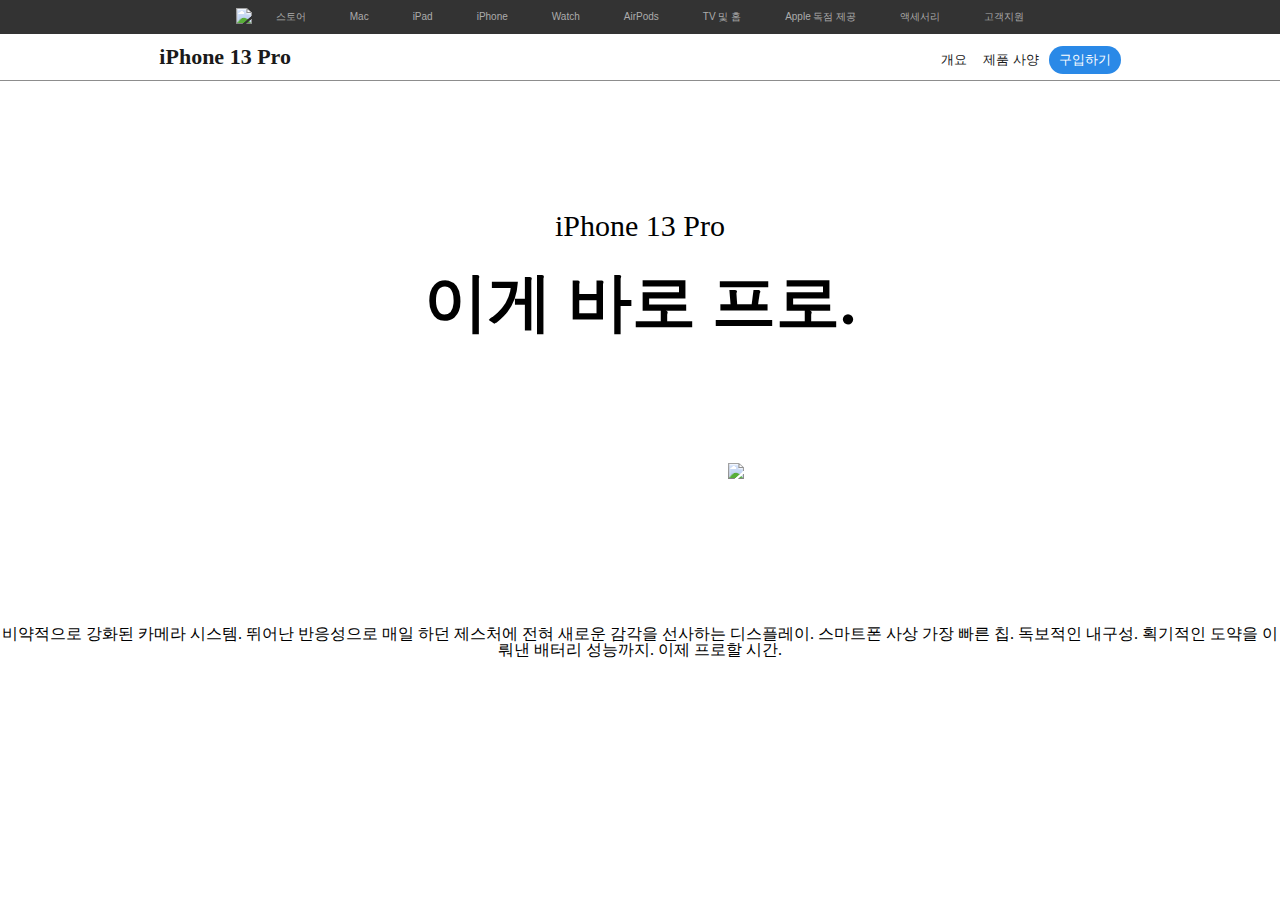
==== index.html @ 55eec814 "Add files via upload" ====
<!DOCTYPE html>
<html lang="en">

<head>
    <meta charset="UTF-8">
    <meta http-equiv="X-UA-Compatible" content="IE=edge">
    <meta name="viewport" content="width=device-width, initial-scale=1.0">
    <link rel="stylesheet" href="reset.css">
    <link rel="stylesheet" href="apple.css">
    <title>iPhone 13PRo</title>
</head>

<body>

    <div class="top_menu">
        <img src="img/0.png" class="top_img">
        <input type="button" value="스토어" class="Btn top_btn">
        <input type="button" value="Mac" class="Btn top_btn">
        <input type="button" value="iPad" class="Btn top_btn">
        <input type="button" value="iPhone" class="Btn top_btn">
        <input type="button" value="Watch" class="Btn top_btn">
        <input type="button" value="AirPods" class="Btn top_btn">
        <input type="button" value="TV 및 홈" class="Btn top_btn">
        <input type="button" value="Apple 독점 제공" class="Btn top_btn">
        <input type="button" value="액세서리" class="Btn top_btn">
        <input type="button" value="고객지원" class="Btn top_btn">
    </div>
    <div class="sticky_container">
        <div class="sticky_menu">
            <Span class="sticky_text">iPhone 13 Pro</Span>
            <input class="sticky_btn" type="button" value="개요">
            <input class="sticky_btn" type="button" value="제품 사양">
            <input class="sticky_btn sticky_buy" type="button" value="구입하기">
        </div>
    </div>
    <div class="part_one">
        <div class="Pro">iPhone 13 Pro</div>
        <div class="Pro_text">이게 바로 프로.</div>
        <img class="Pro_img1" src="img/1.png">
    </div>

    <div class="part_two">
        <img class="Pro_img2" src="img/2.jpg" alt="">
        <p class="Pro_text2">
            비약적으로 강화된 카메라 시스템.
            뛰어난 반응성으로 매일 하던 제스처에 전혀 새로운 감각을 선사하는 디스플레이.
            스마트폰 사상 가장 빠른 칩. 독보적인 내구성.
            획기적인 도약을 이뤄낸 배터리 성능까지.
            이제 프로할 시간.
        </p>
    </div>

</body>

</html>
---- apple.css ----
/* 루트 선언, 수치적인 변수는 해당 루트 사용 권장 */
:root {
  /* size */
  --menu_font_size: 10px;
  --Pro_font_sie: 4em;

  /* color */
  --menu_font_color: rgb(172, 172, 172);
  --menu_bar_color: #333333;

  /* animation */
  --btn_transition:200ms ease-out;
}
}

/* 전체적으로 적용할 코드 */
* {
  background-color: white;
}

/* 현재, 폰트 적용은 x 애플고딕 사용법 찾는 중 */
body {
  text-align: center;
  font-family: "Apple Gothic";
  overflow-x: hidden;
}

.top_menu {
  background-color: #333333;
  
}

/* 상단 메뉴바, 링크 걸어서 이동 가능하게 제작 예정 */
.top_btn {
  display: inline;
  background-color: transparent;
  color: var(--menu_font_color);
  border: 0;
  padding: 0px 10px;
  margin: 10px 10px;
  font-size: var(--menu_font_size);
  transition: var(--btn_transition)
}

/* 이미지와 텍스트 높이를 맞추기 위해선 버티컬 얼라인 사용, Png 파일 적용 위해서는 투명 적용  */
.top_img {
  vertical-align: middle;
  position: relative;
  width: 25px;
  background-color: transparent;
}

.top_btn:hover {
  cursor: pointer;
  transform: scale(1.1);
}

/*상단 반응형 메뉴바 */
.sticky_container {
  position: sticky;
  top: 0;
}

.sticky_menu {
  margin: 0;
  max-width: auto;
  padding: 12px 0px 6px 0px;
  opacity: 0.9;
  border-bottom: 0.5px solid gray;
  background-color: white;
  backdrop-filter: blur(60px);
}

.sticky_text {
  font-size: calc(var(--menu_font_size) * 2.2);
  margin-right: 50%;
  font-weight: 600;
}

.sticky_btn {
  border: 0;
  background-color: transparent;
  transition: var(--btn_transition)
}

/* 패딩 마진 한줄에 기입시 상우하좌, 시계방향 */
.sticky_buy {
  color: white;
  background-color: #127ce5;
  border-radius: 20px;
  padding: 5px 10px 5px 10px;
}

.sticky_btn:hover {
  cursor: pointer;
  transform: scale(1.1);
}

.part_one {
  margin-top: 100px;
}

.Pro {
  font-size: calc(var(--menu_font_size) * 3);
  font-weight: 350;
  padding: 30px;
}

.Pro_text {
  font-size: var(--Pro_font_sie);
  font-weight: bolder;
}

.Pro_img1 {
  width: 100%;
  margin-top: 10%;
  margin-left: 15%;
}

/* 파트 2 작업 시작라인 */
.part_two {
  margin-top: 10%;
}

.Pro_img2 {
  position: relative;
  z-index: 0;
  width: 100%;
}

.Pro_text2{

}
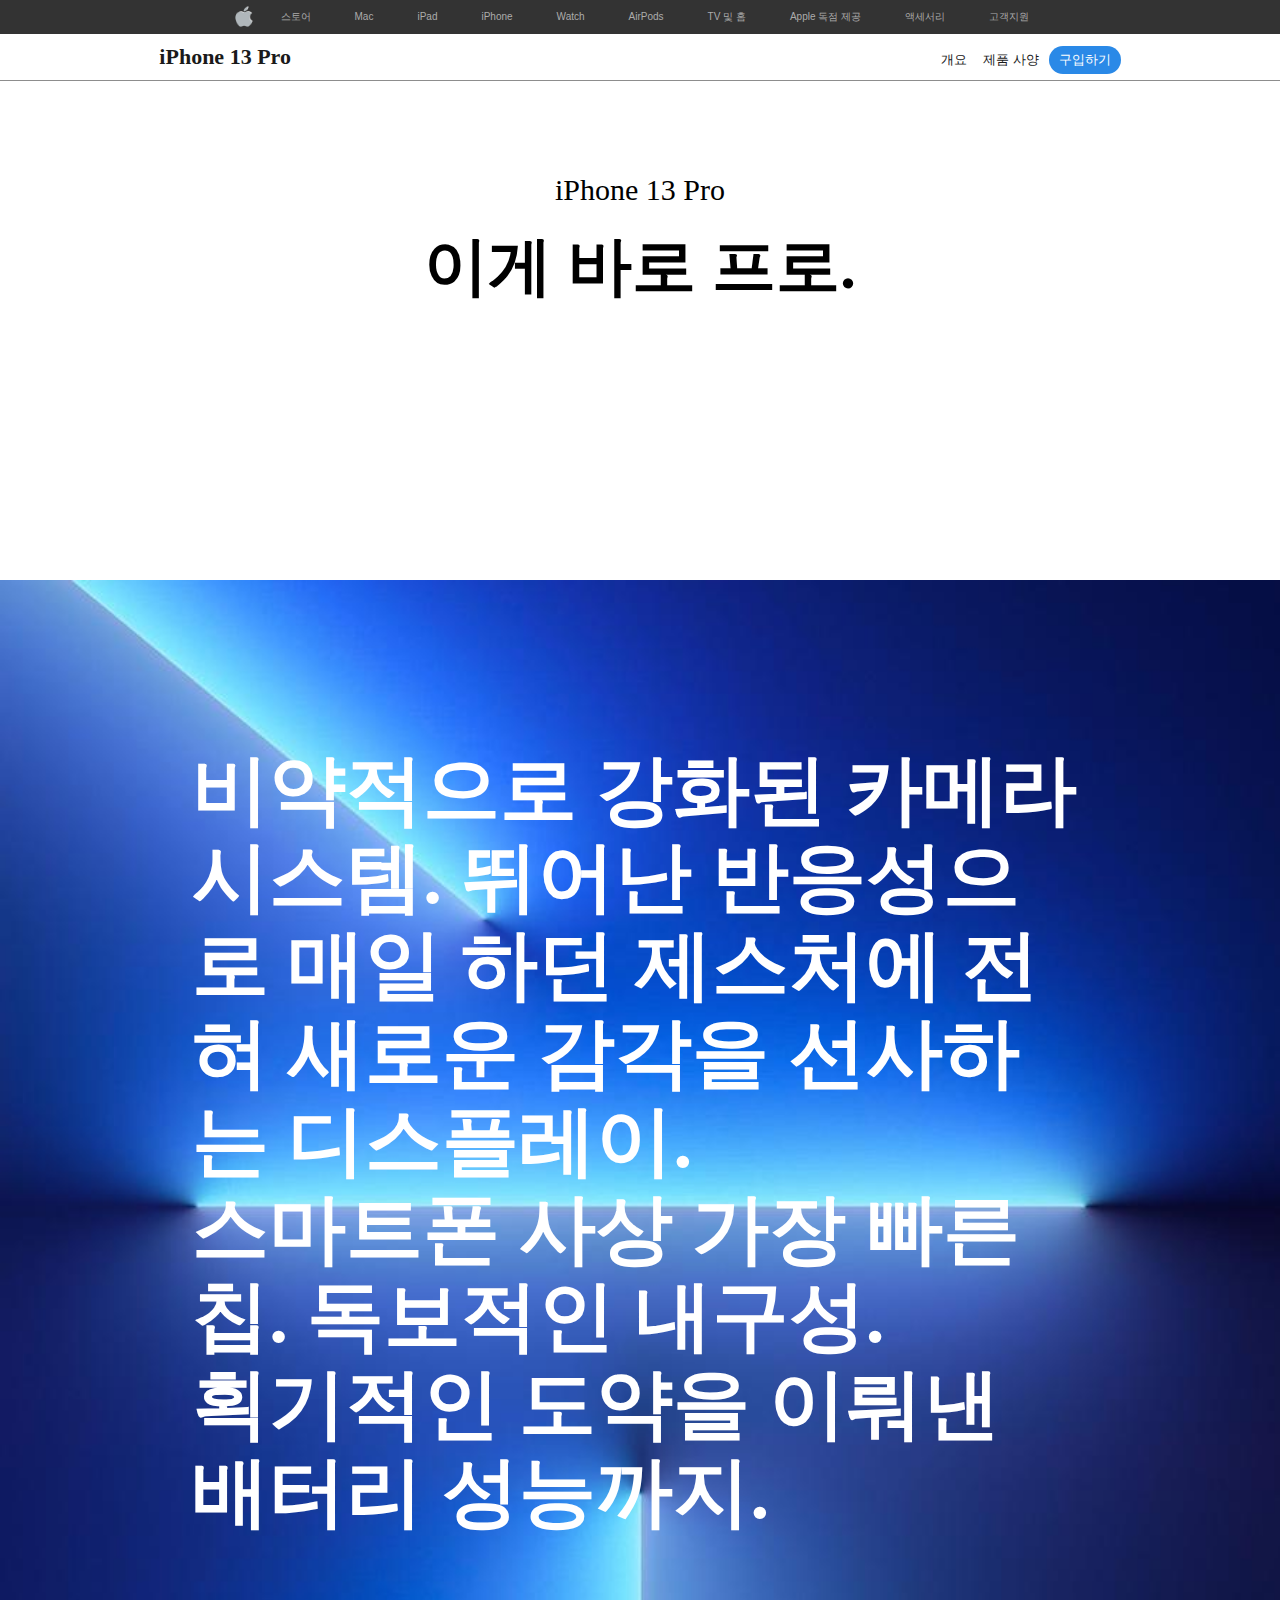
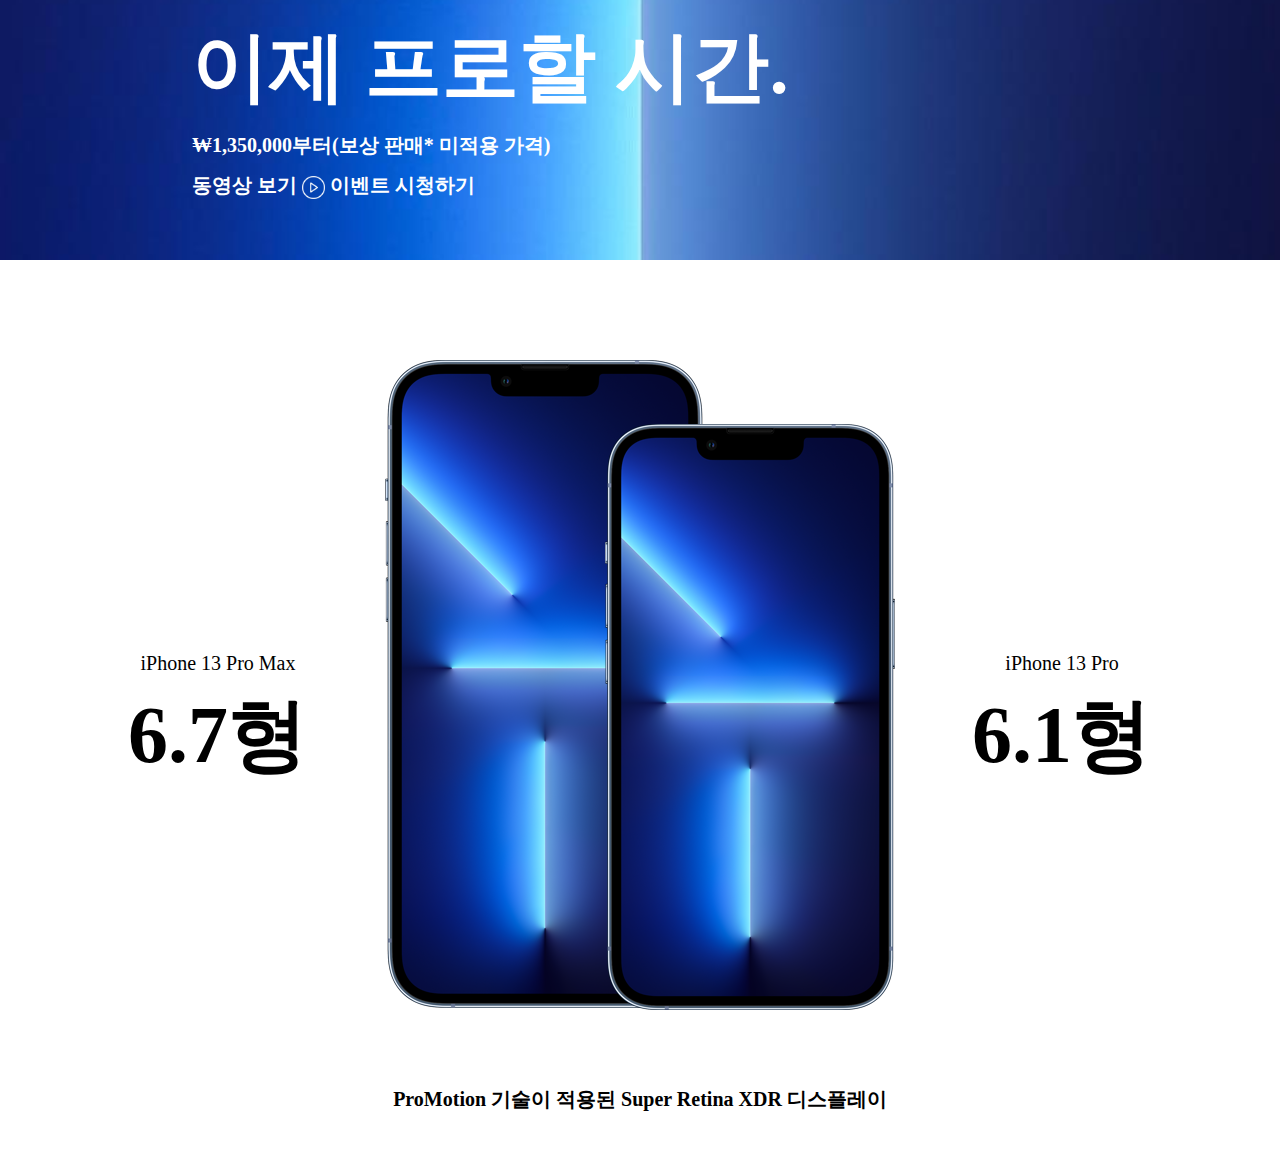
==== commit e732e9f9: "Add files via upload" ====
--- a/index.html
+++ b/index.html
@@ -36,18 +36,37 @@
     <div class="part_one">
         <div class="Pro">iPhone 13 Pro</div>
         <div class="Pro_text">이게 바로 프로.</div>
-        <img class="Pro_img1" src="img/1.png">
+        <!-- <img class="Pro_img1" src="img/1.png"> -->
+        <video class="vi" src="img/istart.mp4" autoplay muted width="100%"></video>
     </div>
 
     <div class="part_two">
-        <img class="Pro_img2" src="img/2.jpg" alt="">
+        <img class="Pro_img2" src="img/2.jpeg">
         <p class="Pro_text2">
             비약적으로 강화된 카메라 시스템.
-            뛰어난 반응성으로 매일 하던 제스처에 전혀 새로운 감각을 선사하는 디스플레이.
-            스마트폰 사상 가장 빠른 칩. 독보적인 내구성.
-            획기적인 도약을 이뤄낸 배터리 성능까지.
+            뛰어난 반응성으로 매일 하던 제스처에 전혀 새로운 감각을 선사하는 디스플레이.<br>
+            스마트폰 사상 가장 빠른 칩. 독보적인 내구성.<br>
+            획기적인 도약을 이뤄낸 배터리 성능까지.<br><br>
             이제 프로할 시간.
         </p>
+        <p class="Pro_text2_2">
+            ₩1,350,000부터(보상 판매* 미적용 가격)<br><br>
+            동영상 보기 <img class="play_img" src="img/play.png"> 이벤트 시청하기
+        </p>
+    </div>
+
+    <div class="part_three">
+        <div class="part_3_img">
+            <img class="max3image" src="img/3max.png">
+            <img class="pro3image" src="img/3pro.png">
+        </div>
+        <div class="maxtext">iPhone 13 Pro Max
+            <div class="pro6">6.7형</div>
+        </div>
+        <div class="protext">iPhone 13 Pro
+            <div class="pro6">6.1형</div>
+        </div>
+        <p class="part_3_text">ProMotion 기술이 적용된 Super Retina XDR 디스플레이</p>
     </div>
 
 </body>
--- a/apple.css
+++ b/apple.css
@@ -9,8 +9,12 @@
   --menu_bar_color: #333333;
 
   /* animation */
-  --btn_transition:200ms ease-out;
-}
+  --btn_transition: 200ms ease-out;
+
+  /* margin */
+  --part_margin: 5%;
+  --part2_text_margin: 3% 15% 0 15%;
+  --part2_text_weight: 650;
 }
 
 /* 전체적으로 적용할 코드 */
@@ -27,7 +31,6 @@
 
 .top_menu {
   background-color: #333333;
-  
 }
 
 /* 상단 메뉴바, 링크 걸어서 이동 가능하게 제작 예정 */
@@ -39,14 +42,14 @@
   padding: 0px 10px;
   margin: 10px 10px;
   font-size: var(--menu_font_size);
-  transition: var(--btn_transition)
+  transition: var(--btn_transition);
 }
 
 /* 이미지와 텍스트 높이를 맞추기 위해선 버티컬 얼라인 사용, Png 파일 적용 위해서는 투명 적용  */
 .top_img {
   vertical-align: middle;
   position: relative;
-  width: 25px;
+  width: 2%;
   background-color: transparent;
 }
 
@@ -57,8 +60,10 @@
 
 /*상단 반응형 메뉴바 */
 .sticky_container {
+  position: relative;
   position: sticky;
   top: 0;
+  z-index: 4;
 }
 
 .sticky_menu {
@@ -80,7 +85,7 @@
 .sticky_btn {
   border: 0;
   background-color: transparent;
-  transition: var(--btn_transition)
+  transition: var(--btn_transition);
 }
 
 /* 패딩 마진 한줄에 기입시 상우하좌, 시계방향 */
@@ -97,7 +102,7 @@
 }
 
 .part_one {
-  margin-top: 100px;
+  margin-top: var(--part_margin);
 }
 
 .Pro {
@@ -108,26 +113,130 @@
 
 .Pro_text {
   font-size: var(--Pro_font_sie);
-  font-weight: bolder;
-}
-
-.Pro_img1 {
+  font-weight: 800;
+}
+
+/* 아래 사진과 동영상은 같은 재료, 다만 연출 방식이 달라 임의로 설정해둔 것 */
+/* .Pro_img1 {
   width: 100%;
-  margin-top: 10%;
-  margin-left: 15%;
+  margin: 5% 0px 0px 10%;
+} */
+
+.vi {
+  /* margin: 5% 0px 0px; */
 }
 
 /* 파트 2 작업 시작라인 */
 .part_two {
-  margin-top: 10%;
+  margin-top: calc(var(--part_margin) * 2);
+  position: relative;
 }
 
 .Pro_img2 {
   position: relative;
+  transform: translate(50, 50);
+  width: 100%;
+  height: 100%;
   z-index: 0;
-  width: 100%;
-}
-
-.Pro_text2{
-
-}
+}
+
+/* 글자 자간 설정, 라인 바꿈 */
+.Pro_text2 {
+  position: absolute;
+  top: 10%;
+  margin: var(--part2_text_margin);
+  font-size: calc(1.2 * var(--Pro_font_sie));
+  background-color: transparent;
+  color: white;
+  /* opacity: 80%; */
+  text-align: start;
+  line-height: calc(var(--Pro_font_sie) / 3.5);
+  font-weight: var(--part2_text_weight);
+}
+
+.Pro_text2_2 {
+  position: absolute;
+  bottom: 5%;
+  margin: var(--part2_text_margin);
+  background-color: transparent;
+  color: white;
+  font-size: calc(var(--menu_font_size) * 2);
+  text-align: start;
+  font-weight: var(--part2_text_weight);
+}
+
+/* Png 파일 색상반전 적용 */
+.play_img {
+  background-color: transparent;
+  vertical-align: middle;
+  width: 3%;
+  color: white;
+  filter: brightness(0) invert(1);
+}
+
+/* 파트3 시작 라인 */
+
+.part_three {
+}
+
+.part_3_img {
+  position: relative;
+  margin-top: calc(var(--Pro_font_sie) * 1.5);
+}
+
+.max3image {
+  position: absolute;
+  z-index: 0;
+  background-color: transparent;
+  top: 0;
+  left: 30%;
+  transition: 300ms ease;
+}
+
+.pro3image {
+  position: absolute;
+  z-index: 1;
+  background-color: transparent;
+  right: 30%;
+  top: calc(var(--Pro_font_sie));
+  transition: 300ms ease;
+}
+
+.part_3_img:hover .max3image {
+  transform: translateX(-55px);
+}
+.part_3_img:hover .pro3image {
+  transform: translateX(55px);
+}
+
+.maxtext {
+  position: absolute;
+  padding-top: 23%;
+  left: 10%;
+  font-size: 20px;
+  background-color: transparent;
+}
+
+.protext {
+  position: absolute;
+  padding-top: 23%;
+  right: 10%;
+  font-size: 20px;
+  background-color: transparent;
+}
+
+.pro6 {
+  padding-top: calc(var(--Pro_font_sie) / 15);
+  font-size: var(--Pro_font_sie);
+  font-weight: var(--part2_text_weight);
+  background-color: transparent;
+}
+
+.part_3_text {
+  display: flex;
+  justify-content: center;
+  padding-top: 57%;
+  font-size: calc(var(--menu_font_size) * 2);
+  font-weight: 700;
+  margin: calc(var(--Pro_font_sie) / 2);
+}
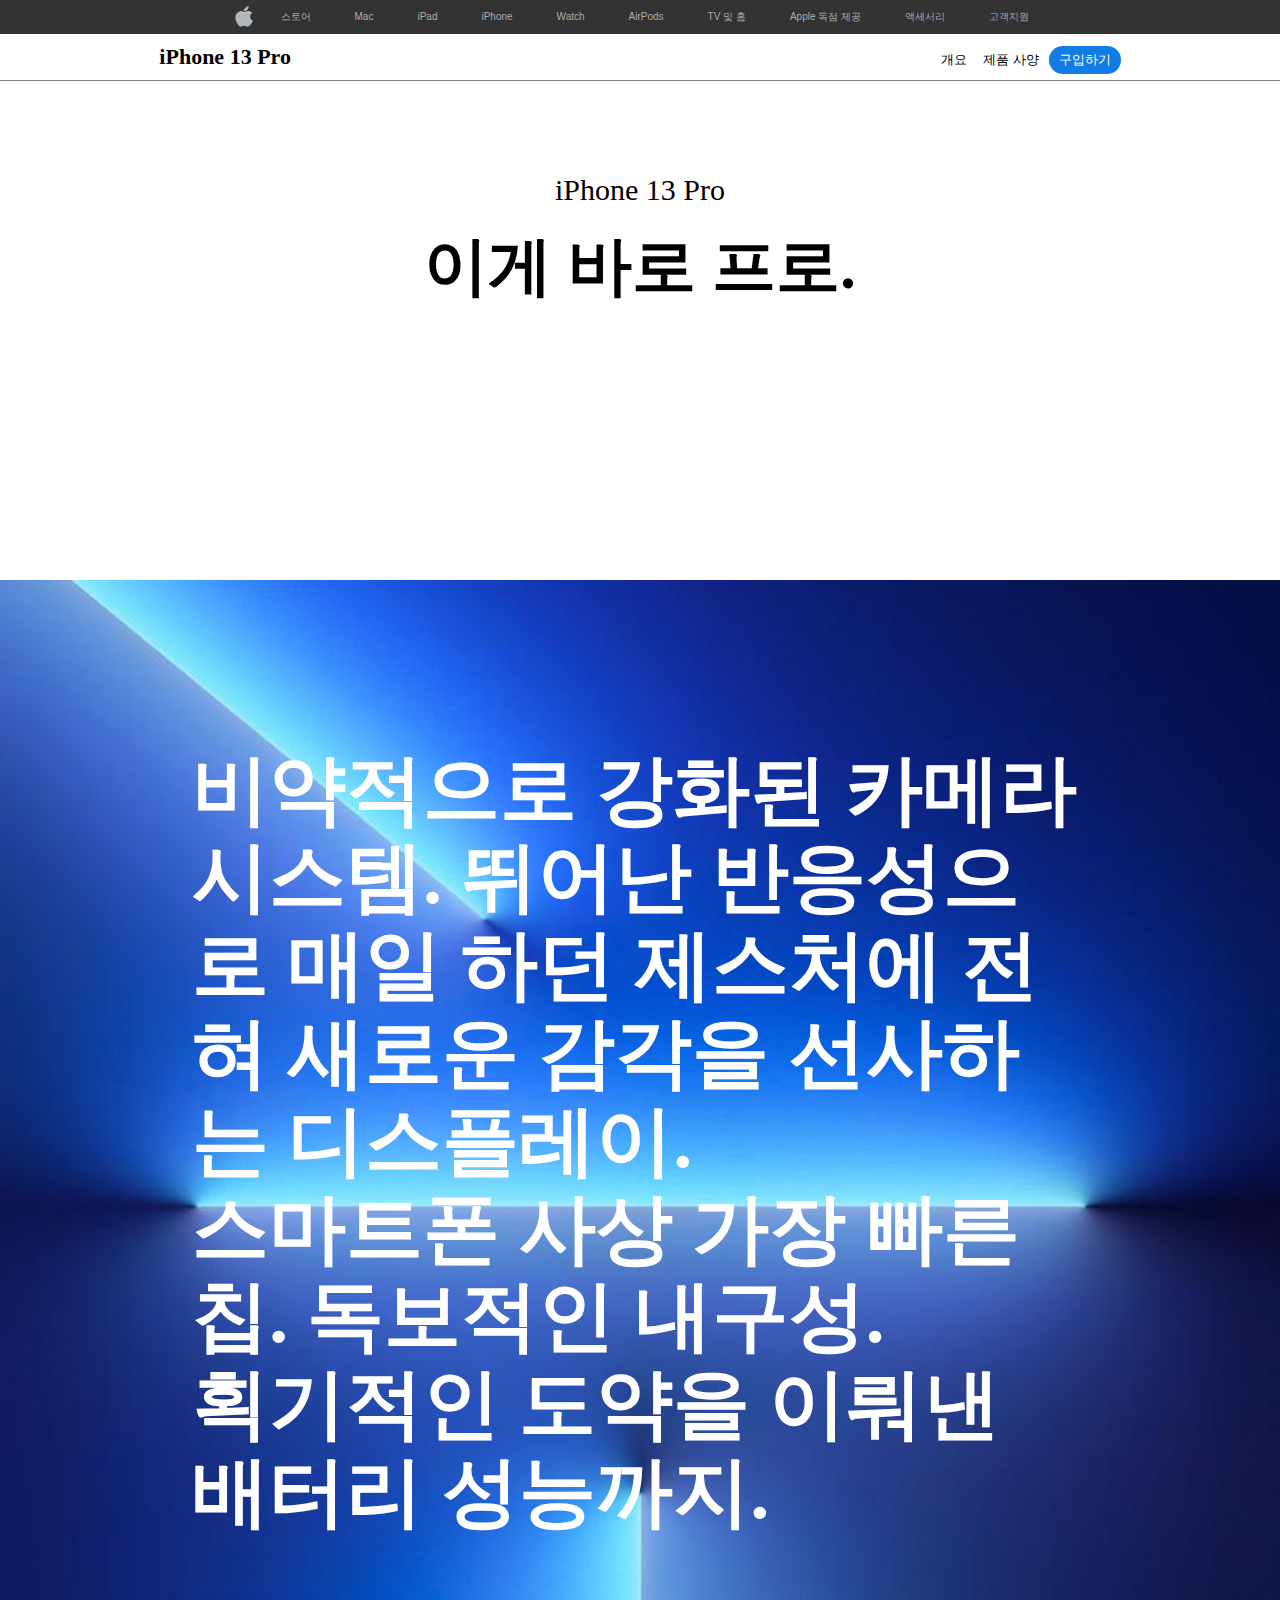
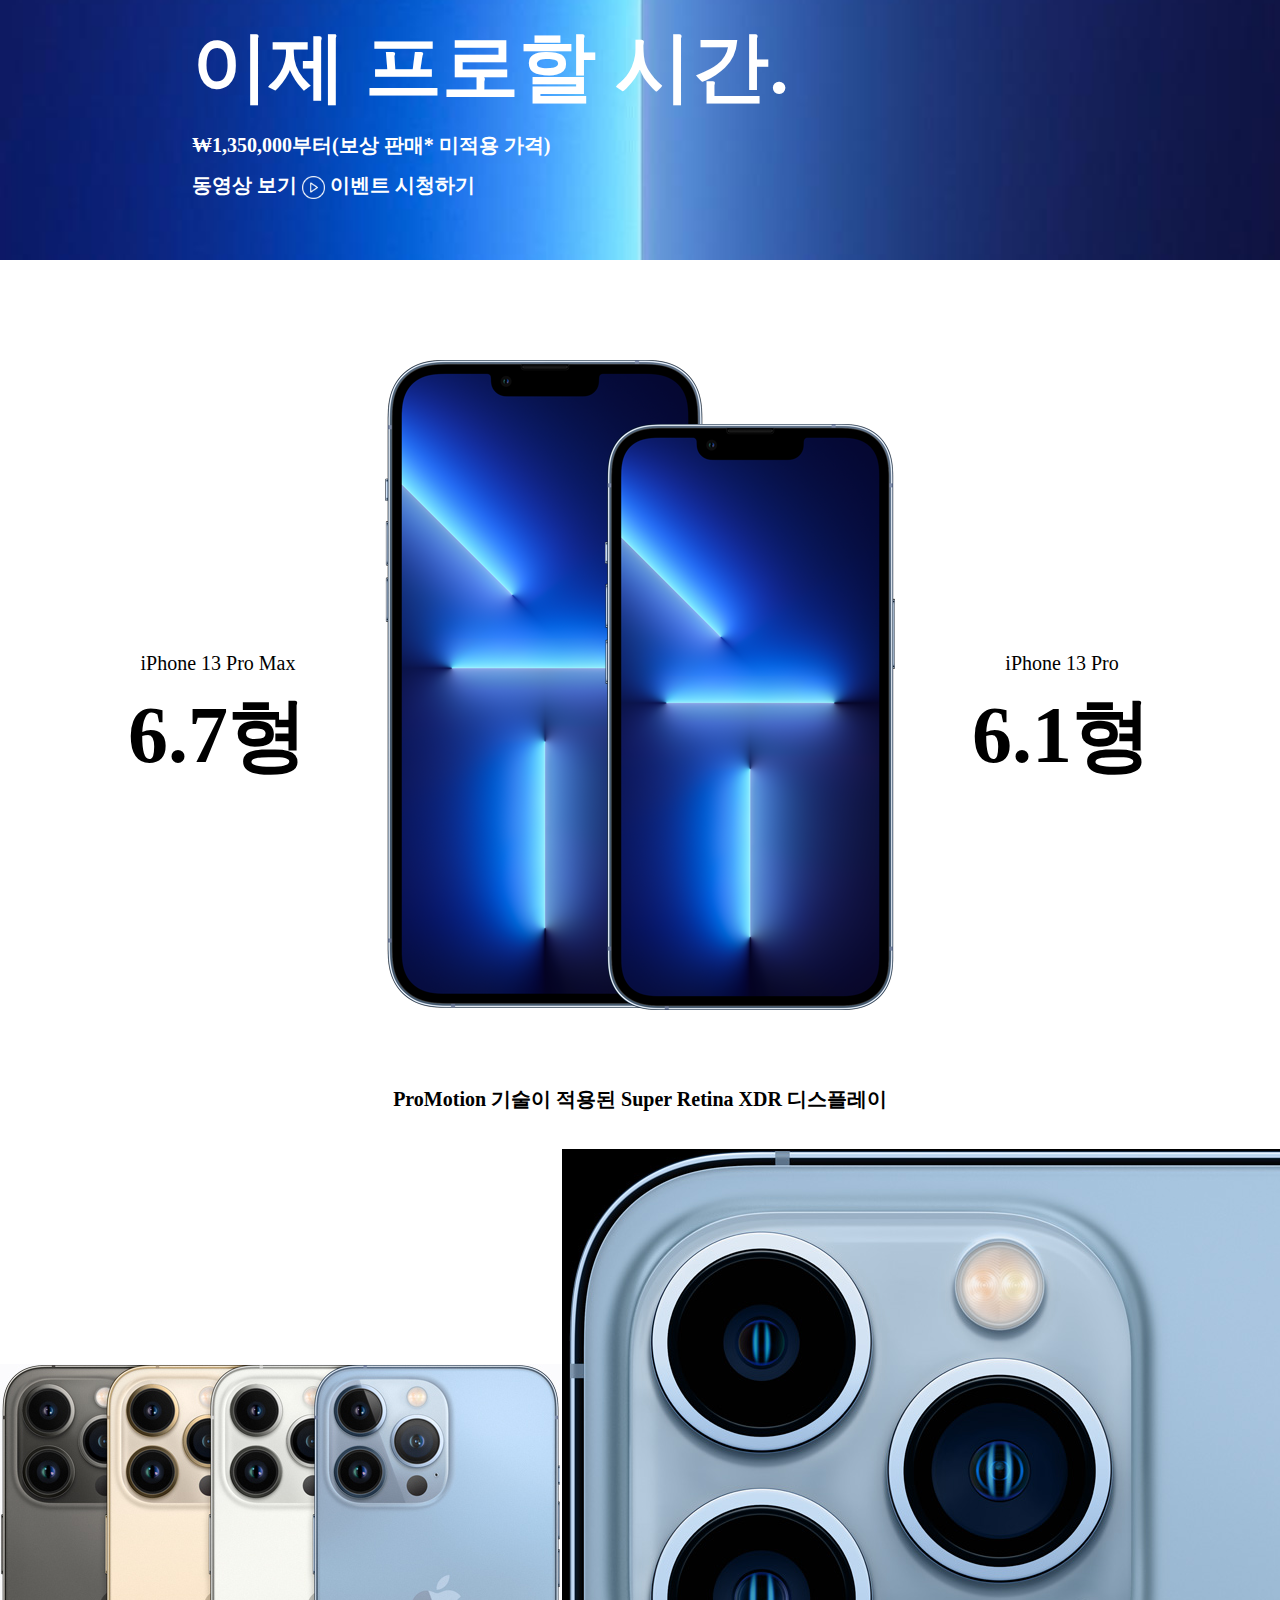
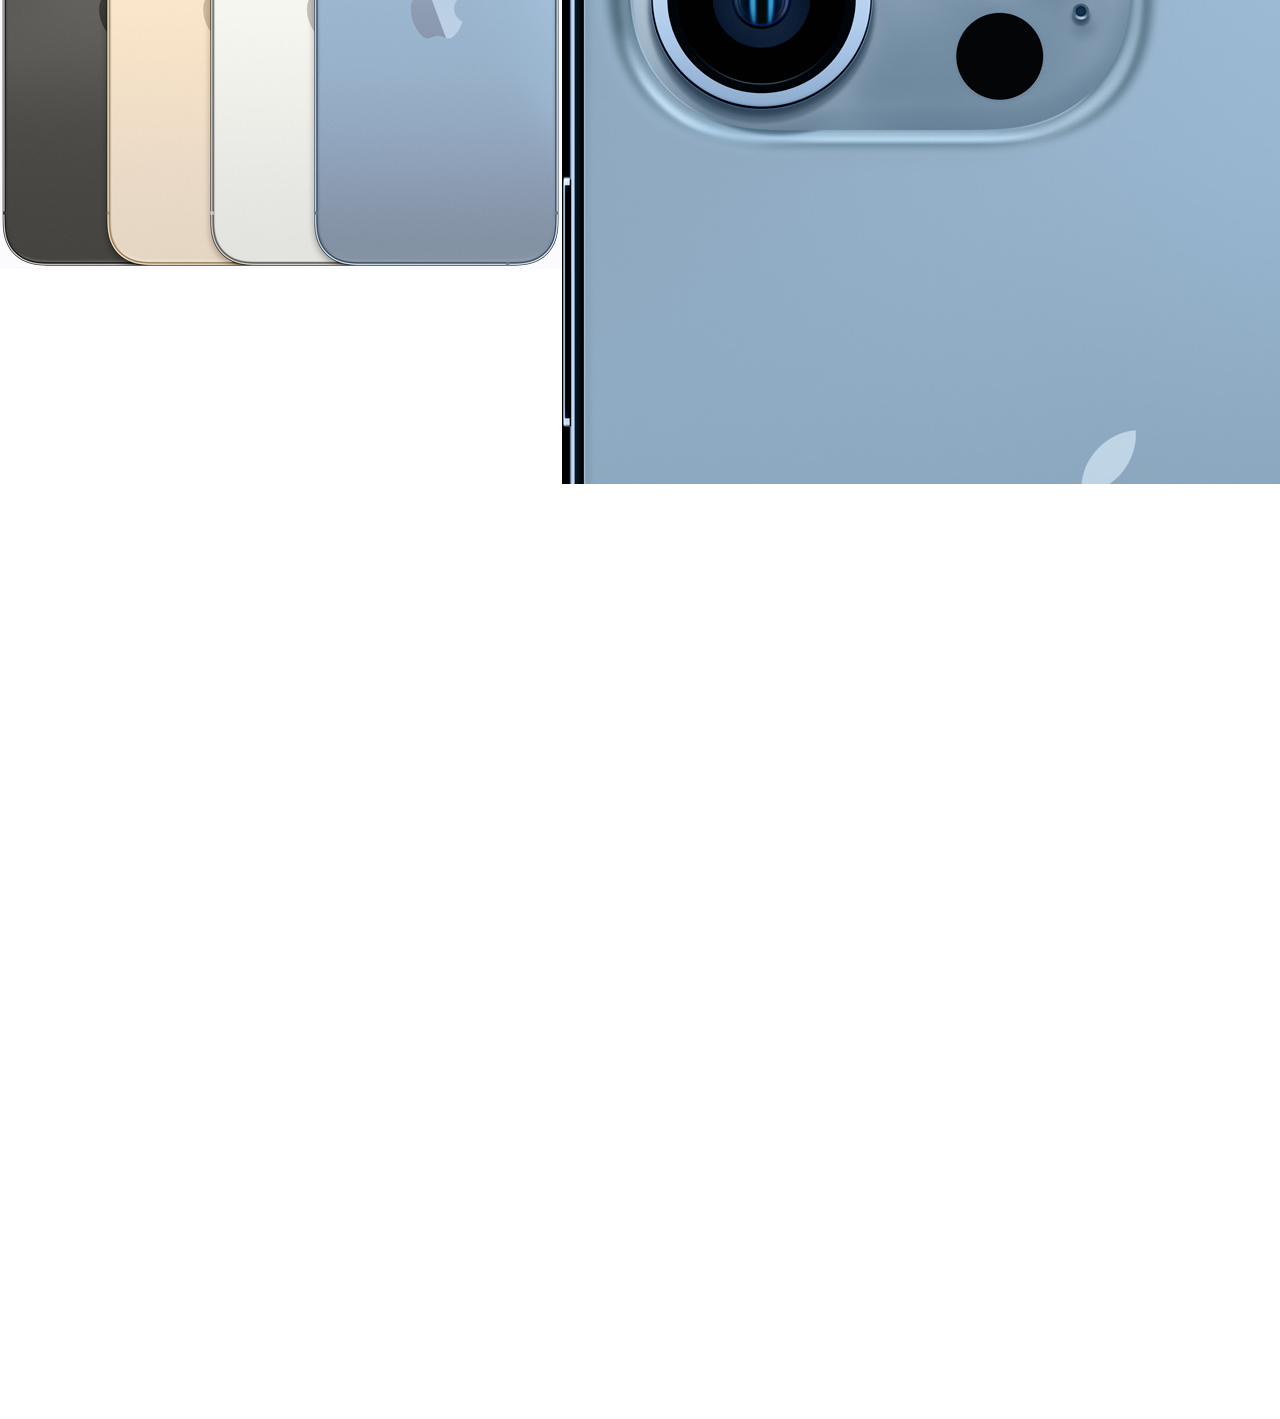
==== commit 5b27310d: "Add files via upload" ====
--- a/index.html
+++ b/index.html
@@ -5,6 +5,7 @@
     <meta charset="UTF-8">
     <meta http-equiv="X-UA-Compatible" content="IE=edge">
     <meta name="viewport" content="width=device-width, initial-scale=1.0">
+    <meta name="viewport" content="user-scalable=0;" />
     <link rel="stylesheet" href="reset.css">
     <link rel="stylesheet" href="apple.css">
     <title>iPhone 13PRo</title>
@@ -69,6 +70,16 @@
         <p class="part_3_text">ProMotion 기술이 적용된 Super Retina XDR 디스플레이</p>
     </div>
 
+    <div class="part_four">
+        <div class="grid">
+            <img class="iphones1" src="img/iphones.jpg">
+            <img class="camerablue" src="img/4-1camerablue.jpg">
+            <!-- <img class="" src="">
+            <img class="" src="">
+            <img class="" src="">
+            <img class="" src=""> -->
+        </div>
+    </div>
 </body>
 
 </html>--- a/apple.css
+++ b/apple.css
@@ -35,7 +35,7 @@
 
 /* 상단 메뉴바, 링크 걸어서 이동 가능하게 제작 예정 */
 .top_btn {
-  display: inline;
+  /* display: inline; */
   background-color: transparent;
   color: var(--menu_font_color);
   border: 0;
@@ -70,7 +70,6 @@
   margin: 0;
   max-width: auto;
   padding: 12px 0px 6px 0px;
-  opacity: 0.9;
   border-bottom: 0.5px solid gray;
   background-color: white;
   backdrop-filter: blur(60px);
@@ -85,6 +84,7 @@
 .sticky_btn {
   border: 0;
   background-color: transparent;
+  back
   transition: var(--btn_transition);
 }
 
@@ -240,3 +240,24 @@
   font-weight: 700;
   margin: calc(var(--Pro_font_sie) / 2);
 }
+
+/* 스크롤 다운 애니메이션, 파트3에 적용 예정 
+현재는 호버 형으로만 적용된 상태.*/
+
+
+/* 파트4 시작 */
+
+.grid{
+  display: grid;
+  grid-template-columns: 1fr 1fr;
+  grid-template-rows: 1fr 1fr;
+  justify-items: center;
+  align-items: center;
+}
+
+.camerablue{
+  background-color: black;
+  margin-top: 1fr;
+  position: relative;
+  display: grid;
+}